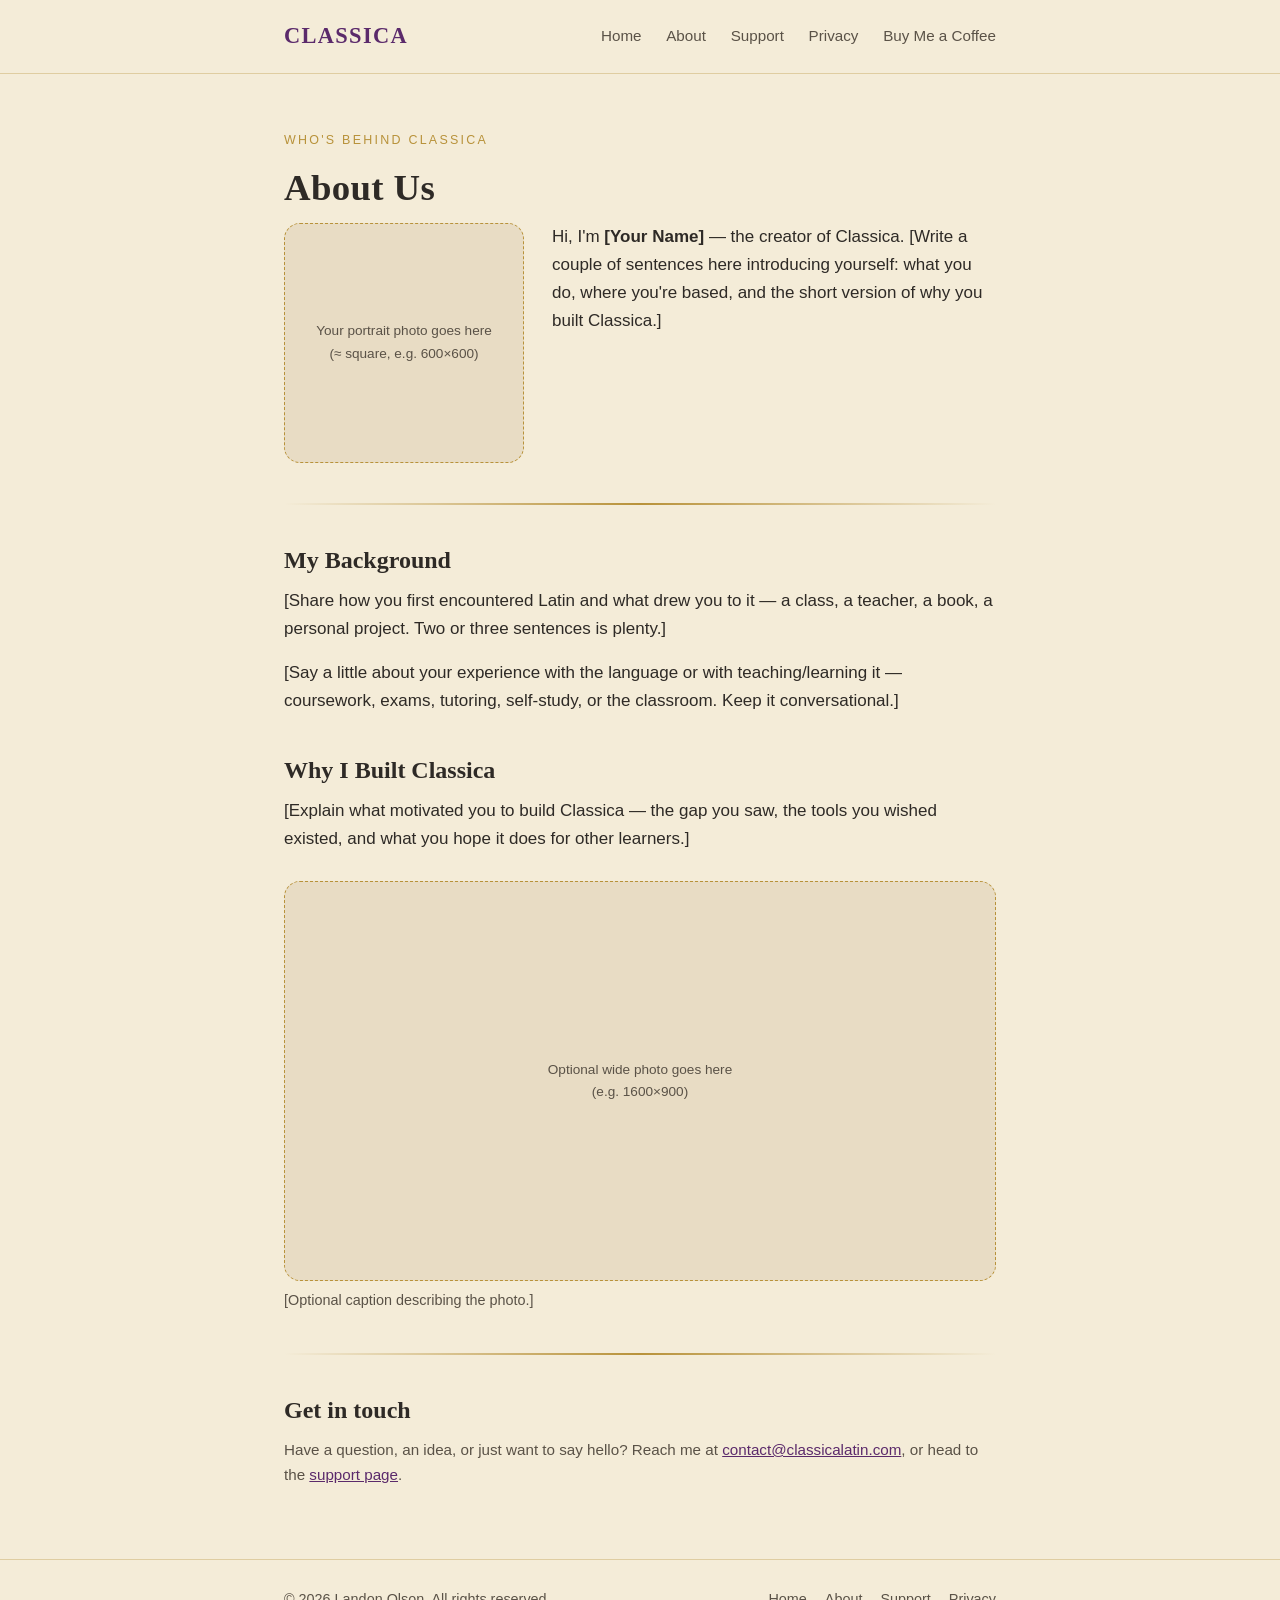
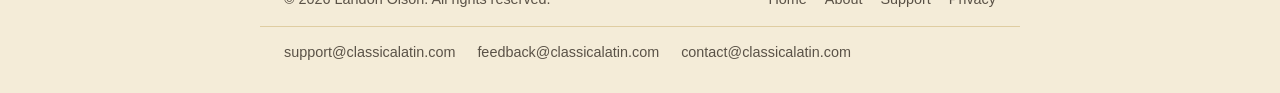
==== about/index.html @ 29867bc7 "Add files via upload" ====
<!DOCTYPE html>
<html lang="en">
<head>
  <link rel="icon" type="image/png" href="../favicon.png">
  <meta charset="UTF-8">
  <meta name="viewport" content="width=device-width, initial-scale=1.0">
  <title>About Us — Classica</title>
  <meta name="description" content="Meet the person behind Classica and the story of why it was built.">
  <link rel="stylesheet" href="../styles.css">
</head>
<body>
  <header>
    <nav class="nav">
      <a class="brand" href="../index.html">CLASSICA</a>
      <div class="nav-links">
        <a href="../index.html">Home</a>
        <a href="/about">About</a>
        <a href="/support">Support</a>
        <a href="/privacy">Privacy</a>
        <a href="https://buymeacoffee.com/classica" target="_blank" rel="noopener">Buy Me a Coffee</a>
      </div>
    </nav>
  </header>

  <div class="wrap">
    <main>
      <p class="eyebrow" style="margin-top:48px;">Who's behind Classica</p>
      <h1>About Us</h1>

      <!--
        ============================ INTRO ============================
        A short intro paragraph next to your portrait photo.

        TODO (photo): Replace the placeholder with your headshot.
          1. Create an "images" folder at the website root (next to index.html),
             and add your photo, e.g. website/images/landon.jpg
             (a square photo works best here).
          2. Delete the <div class="img-placeholder"> line below.
          3. Uncomment the <img> line and update the src/alt.
             Note the "../images/..." path — this page lives in the /about
             folder, so it points up one level to the shared images folder.

        TODO (text): Replace the placeholder paragraph with 2-3 sentences
        introducing yourself — your name, what you do, and one line on why
        Latin matters to you.
      -->
      <div class="about-intro">
        <div class="about-portrait">
          <!-- <img src="../images/landon.jpg" alt="Portrait of Landon Olson"> -->
          <div class="img-placeholder">Your portrait photo goes here<br>(≈ square, e.g. 600×600)</div>
        </div>
        <div class="about-text">
          <p><!-- TODO: intro paragraph -->
          Hi, I'm <strong>[Your Name]</strong> — the creator of Classica.
          [Write a couple of sentences here introducing yourself: what you do,
          where you're based, and the short version of why you built Classica.]</p>
        </div>
      </div>

      <hr class="gold-rule">

      <!--
        ========================= MY BACKGROUND =========================
        TODO: Replace the placeholder paragraphs with a bit about your
        background — your relationship with Latin, your education or teaching
        experience, and anything else you'd like readers to know. Add or
        remove paragraphs freely.
      -->
      <section>
        <h2>My Background</h2>
        <p><!-- TODO: background paragraph 1 -->
        [Share how you first encountered Latin and what drew you to it —
        a class, a teacher, a book, a personal project. Two or three sentences
        is plenty.]</p>
        <p><!-- TODO: background paragraph 2 -->
        [Say a little about your experience with the language or with
        teaching/learning it — coursework, exams, tutoring, self-study, or
        the classroom. Keep it conversational.]</p>
      </section>

      <!--
        ========================= WHY CLASSICA =========================
        TODO: Replace with your personal reason for building the app. This is
        a great place to connect back to the mission — what problem you
        wanted to solve for other learners.
      -->
      <section>
        <h2>Why I Built Classica</h2>
        <p><!-- TODO: motivation paragraph -->
        [Explain what motivated you to build Classica — the gap you saw, the
        tools you wished existed, and what you hope it does for other learners.]</p>
      </section>

      <!--
        ==================== OPTIONAL: A PHOTO / MOMENT ====================
        Optional second image — e.g. a photo of you teaching, a favorite
        manuscript, or something meaningful to you. Delete this whole <figure>
        block if you don't want it.

        TODO (photo): same steps as above — add the file to website/images/,
        delete the placeholder, and uncomment the <img> (note the ../images path).
      -->
      <figure>
        <!-- <img src="../images/moment.jpg" alt="Describe the photo" style="width:100%;border-radius:var(--radius);border:1px solid var(--divider);"> -->
        <div class="img-placeholder wide">Optional wide photo goes here<br>(e.g. 1600×900)</div>
        <figcaption><!-- TODO: optional caption -->[Optional caption describing the photo.]</figcaption>
      </figure>

      <hr class="gold-rule">

      <section>
        <h2>Get in touch</h2>
        <p class="muted">
          Have a question, an idea, or just want to say hello? Reach me at
          <a href="mailto:contact@classicalatin.com">contact@classicalatin.com</a>,
          or head to the <a href="/support">support page</a>.
        </p>
      </section>
    </main>
  </div>

  <footer>
    <div class="footer-inner">
      <span>© 2026 Landon Olson. All rights reserved.</span>
      <div class="footer-links">
        <a href="../index.html">Home</a>
        <a href="/about">About</a>
        <a href="/support">Support</a>
        <a href="/privacy">Privacy</a>
      </div>
    </div>
    <div class="footer-contact">
      <a href="mailto:support@classicalatin.com">support@classicalatin.com</a>
      <a href="mailto:feedback@classicalatin.com">feedback@classicalatin.com</a>
      <a href="mailto:contact@classicalatin.com">contact@classicalatin.com</a>
    </div>
  </footer>
</body>
</html>
---- styles.css ----
/* Classica — website styles
   Design tokens mirror the app's AppTheme:
   parchment-and-ink ground, Tyrian purple + gold leaf, restrained serif display. */

:root {
  /* Parchment / ink (light) */
  --parchment:      #F4ECD8;
  --parchment-deep: #E8DCC4;
  --ink:            #2E2A26;
  --ink-soft:       #5A5247;

  /* Imperial accents */
  --imperial:       #5B2A6B;
  --imperial-deep:  #3F1A4C;
  --gold:           #C8A24B;
  --gold-deep:      #B8923A;
  --oxblood:        #7A2E2E;

  /* Semantic (light) */
  --surface:        var(--parchment);
  --surface-muted:  var(--parchment-deep);
  --accent:         var(--imperial);
  --gold-rule:      var(--gold-deep);
  --text-primary:   var(--ink);
  --text-secondary: var(--ink-soft);
  --divider:        rgba(184, 146, 58, 0.35);

  --radius:  16px;
  --radius-s: 8px;
  --maxw: 760px;
}

@media (prefers-color-scheme: dark) {
  :root {
    /* Inked basalt (dark) */
    --surface:        #1A1614;
    --surface-muted:  #262019;
    --accent:         var(--gold);      /* app tints to gold in dark mode */
    --gold-rule:      var(--gold);
    --text-primary:   #EAE0C8;
    --text-secondary: rgba(234, 224, 200, 0.7);
    --divider:        rgba(200, 162, 75, 0.25);
  }
}

* { box-sizing: border-box; }

html { -webkit-text-size-adjust: 100%; }

body {
  margin: 0;
  background: var(--surface);
  color: var(--text-primary);
  font-family: -apple-system, BlinkMacSystemFont, "Segoe UI", Roboto, Helvetica, Arial, sans-serif;
  line-height: 1.65;
  font-size: 17px;
  -webkit-font-smoothing: antialiased;
}

.wrap {
  max-width: var(--maxw);
  margin: 0 auto;
  padding: 0 24px;
}

/* ---- Header / nav ---- */
header {
  border-bottom: 1px solid var(--divider);
  background: var(--surface);
}

.nav {
  display: flex;
  align-items: center;
  justify-content: space-between;
  gap: 16px;
  padding: 18px 24px;
  max-width: var(--maxw);
  margin: 0 auto;
  flex-wrap: wrap;
}

.brand {
  font-family: "Iowan Old Style", "Palatino Linotype", Palatino, Georgia, "Times New Roman", serif;
  font-weight: 600;
  font-size: 1.4rem;
  letter-spacing: 0.06em;
  color: var(--accent);
  text-decoration: none;
}

.nav-links a {
  color: var(--text-secondary);
  text-decoration: none;
  margin-left: 20px;
  font-size: 0.95rem;
}
.nav-links a:hover { color: var(--accent); }

/* ---- Type ---- */
h1, h2, h3 {
  font-family: "Iowan Old Style", "Palatino Linotype", Palatino, Georgia, "Times New Roman", serif;
  color: var(--text-primary);
  line-height: 1.25;
  font-weight: 600;
}

h1 { font-size: 2.3rem; margin: 0 0 12px; letter-spacing: 0.01em; }
h2 { font-size: 1.5rem; margin: 40px 0 12px; }
h3 { font-size: 1.15rem; margin: 28px 0 6px; }

p { margin: 0 0 16px; }

a { color: var(--accent); }

.lede {
  font-size: 1.2rem;
  color: var(--text-secondary);
  max-width: 60ch;
}

.gold-rule {
  height: 2px;
  border: 0;
  background: linear-gradient(90deg, transparent, var(--gold-rule), transparent);
  margin: 40px 0;
}

/* ---- Hero ---- */
.hero {
  padding: 72px 0 48px;
  text-align: center;
}
.eyebrow {
  text-transform: uppercase;
  letter-spacing: 0.18em;
  font-size: 0.78rem;
  color: var(--gold-deep);
  margin-bottom: 14px;
}

/* ---- Buttons ---- */
.btn {
  display: inline-block;
  background: var(--accent);
  color: var(--surface);
  text-decoration: none;
  padding: 12px 26px;
  border-radius: var(--radius-s);
  font-weight: 600;
  margin-top: 8px;
}
.btn:hover { opacity: 0.92; }

/* ---- Cards ---- */
.cards {
  display: grid;
  grid-template-columns: repeat(auto-fit, minmax(220px, 1fr));
  gap: 16px;
  margin: 32px 0;
}
.card {
  background: var(--surface-muted);
  border: 1px solid var(--divider);
  border-radius: var(--radius);
  padding: 20px 22px;
}
.card h3 { margin-top: 0; color: var(--accent); }
.card p { margin: 0; color: var(--text-secondary); font-size: 0.96rem; }

/* ---- Content sections ---- */
main { padding: 8px 0 56px; }
section { margin-bottom: 8px; }

.faq h3 { margin-bottom: 4px; }
.faq p { color: var(--text-secondary); }

.contact-box {
  background: var(--surface-muted);
  border: 1px solid var(--divider);
  border-radius: var(--radius);
  padding: 24px 26px;
  margin-top: 24px;
}

.muted { color: var(--text-secondary); font-size: 0.95rem; }

/* ---- About page ---- */
.about-intro {
  display: flex;
  gap: 28px;
  align-items: flex-start;
  flex-wrap: wrap;
  margin-top: 8px;
}
.about-intro .about-text { flex: 1 1 320px; }

/* Portrait / photo. Swap the <img> src for your own image, or the
   .img-placeholder below stands in until you do. */
.about-portrait {
  flex: 0 0 240px;
  width: 240px;
  max-width: 100%;
}
.about-portrait img {
  width: 100%;
  border-radius: var(--radius);
  border: 1px solid var(--divider);
  display: block;
}
.img-placeholder {
  width: 100%;
  aspect-ratio: 1 / 1;
  border-radius: var(--radius);
  border: 1px dashed var(--gold-rule);
  background: var(--surface-muted);
  display: flex;
  align-items: center;
  justify-content: center;
  text-align: center;
  color: var(--text-secondary);
  font-size: 0.85rem;
  padding: 16px;
}
.img-placeholder.wide { aspect-ratio: 16 / 9; }
figure { margin: 28px 0 8px; }
figcaption { color: var(--text-secondary); font-size: 0.9rem; margin-top: 8px; }

/* ---- Footer ---- */
footer {
  border-top: 1px solid var(--divider);
  padding: 28px 0;
  color: var(--text-secondary);
  font-size: 0.9rem;
}
.footer-inner {
  display: flex;
  justify-content: space-between;
  flex-wrap: wrap;
  gap: 10px;
  max-width: var(--maxw);
  margin: 0 auto;
  padding: 0 24px;
}
.footer-inner a { color: var(--text-secondary); text-decoration: none; margin-left: 18px; }
.footer-inner a:hover { color: var(--accent); }
.footer-links { display: flex; }
.footer-links a:first-child { margin-left: 0; }

.footer-contact {
  max-width: var(--maxw);
  margin: 14px auto 0;
  padding: 14px 24px 0;
  border-top: 1px solid var(--divider);
  display: flex;
  flex-wrap: wrap;
  gap: 8px 22px;
}
.footer-contact a {
  color: var(--text-secondary);
  text-decoration: none;
}
.footer-contact a:hover { color: var(--accent); }
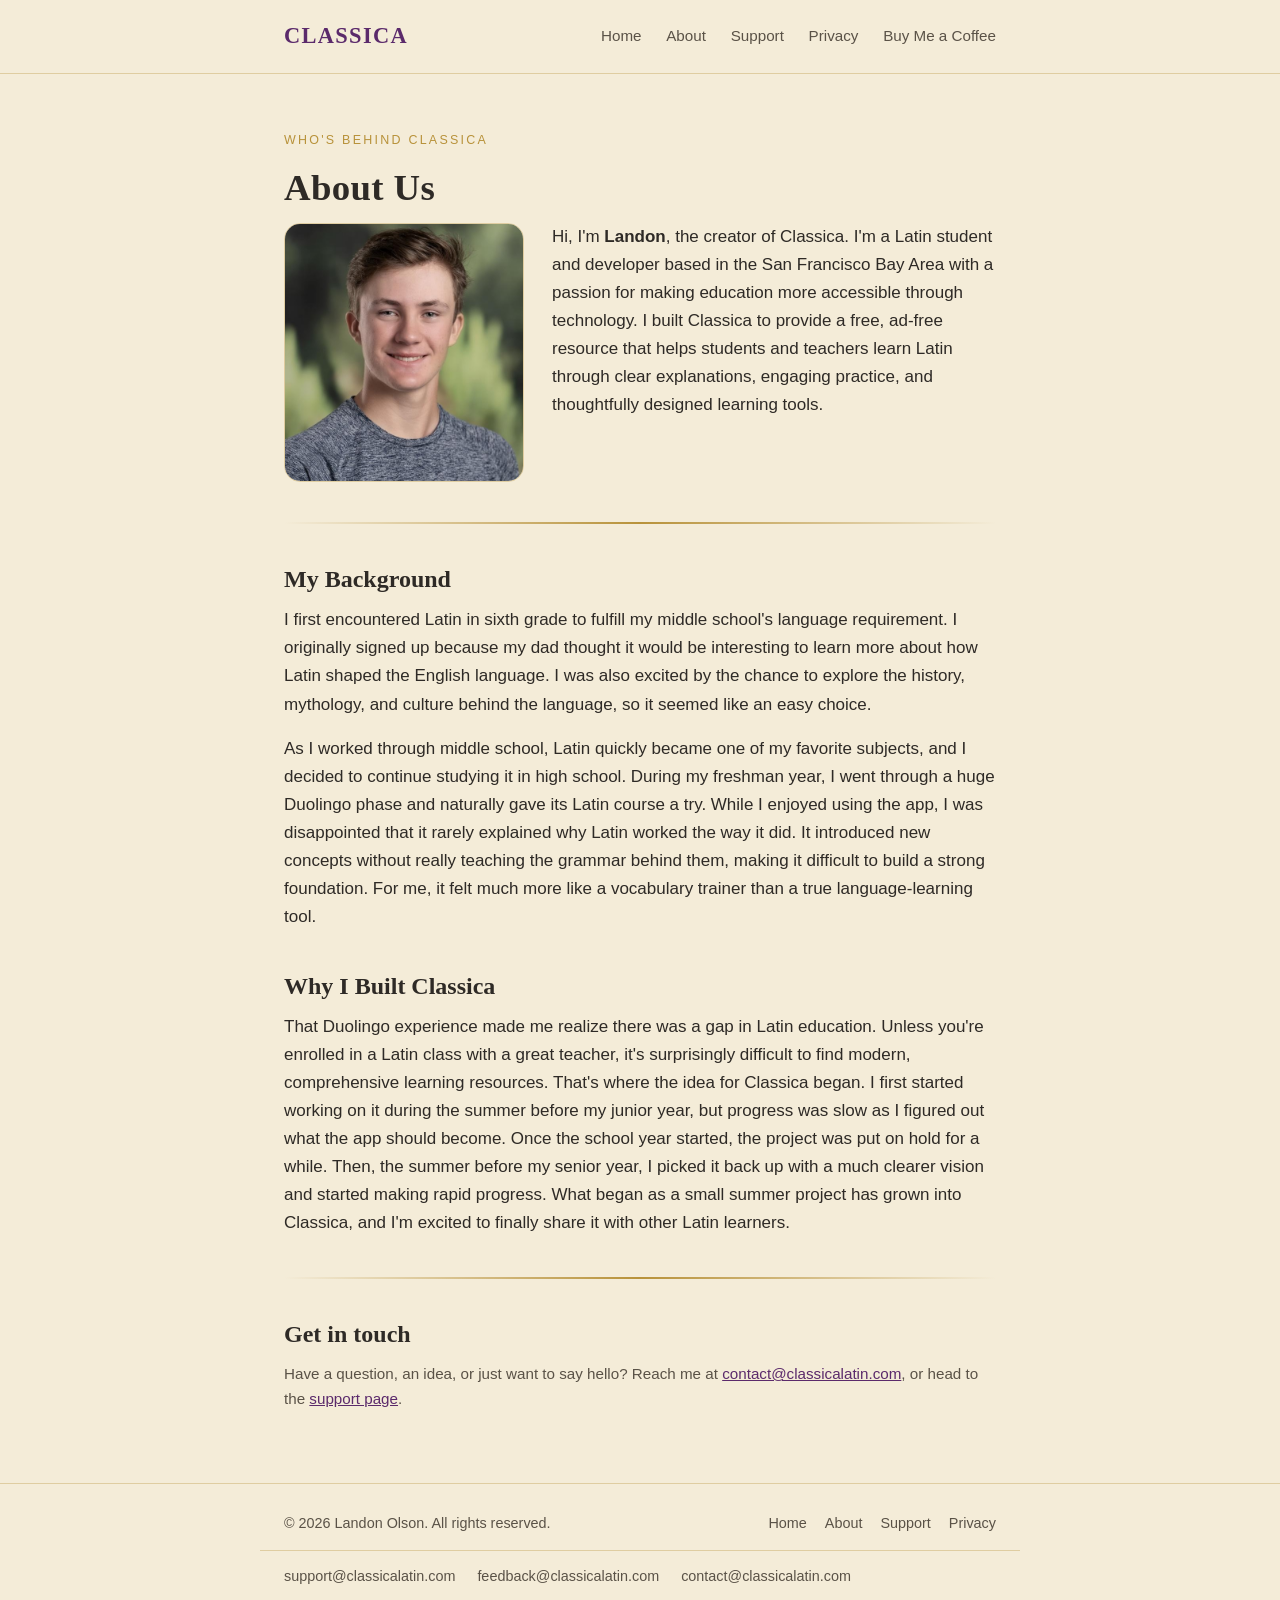
==== commit 27ffa710: "about page" ====
--- a/about/index.html
+++ b/about/index.html
@@ -46,14 +46,15 @@
       -->
       <div class="about-intro">
         <div class="about-portrait">
-          <!-- <img src="../images/landon.jpg" alt="Portrait of Landon Olson"> -->
-          <div class="img-placeholder">Your portrait photo goes here<br>(≈ square, e.g. 600×600)</div>
+          <img src="../images/landon.jpg" alt="Portrait of Landon Olson">
         </div>
         <div class="about-text">
           <p><!-- TODO: intro paragraph -->
-          Hi, I'm <strong>[Your Name]</strong> — the creator of Classica.
-          [Write a couple of sentences here introducing yourself: what you do,
-          where you're based, and the short version of why you built Classica.]</p>
+          Hi, I'm <strong>Landon</strong>, the creator of Classica.
+          I'm a Latin student and developer based in the San Francisco Bay Area with a passion 
+          for making education more accessible through technology. I built Classica to provide 
+          a free, ad-free resource that helps students and teachers learn Latin through clear 
+          explanations, engaging practice, and thoughtfully designed learning tools.</p>
         </div>
       </div>
 
@@ -69,13 +70,19 @@
       <section>
         <h2>My Background</h2>
         <p><!-- TODO: background paragraph 1 -->
-        [Share how you first encountered Latin and what drew you to it —
-        a class, a teacher, a book, a personal project. Two or three sentences
-        is plenty.]</p>
+        I first encountered Latin in sixth grade to fulfill my middle school's language 
+        requirement. I originally signed up because my dad thought it would be interesting
+        to learn more about how Latin shaped the English language. I was also excited by 
+        the chance to explore the history, mythology, and culture behind the language, so 
+        it seemed like an easy choice.</p>
         <p><!-- TODO: background paragraph 2 -->
-        [Say a little about your experience with the language or with
-        teaching/learning it — coursework, exams, tutoring, self-study, or
-        the classroom. Keep it conversational.]</p>
+        As I worked through middle school, Latin quickly became one of my favorite subjects, 
+        and I decided to continue studying it in high school. During my freshman year, I went 
+        through a huge Duolingo phase and naturally gave its Latin course a try. While I 
+        enjoyed using the app, I was disappointed that it rarely explained why Latin worked 
+        the way it did. It introduced new concepts without really teaching the grammar behind 
+        them, making it difficult to build a strong foundation. For me, it felt much more like 
+        a vocabulary trainer than a true language-learning tool.</p>
       </section>
 
       <!--
@@ -87,24 +94,16 @@
       <section>
         <h2>Why I Built Classica</h2>
         <p><!-- TODO: motivation paragraph -->
-        [Explain what motivated you to build Classica — the gap you saw, the
-        tools you wished existed, and what you hope it does for other learners.]</p>
+        That Duolingo experience made me realize there was a gap in Latin education. Unless 
+        you're enrolled in a Latin class with a great teacher, it's surprisingly difficult 
+        to find modern, comprehensive learning resources. That's where the idea for Classica 
+        began. I first started working on it during the summer before my junior year, but 
+        progress was slow as I figured out what the app should become. Once the school year 
+        started, the project was put on hold for a while. Then, the summer before my senior 
+        year, I picked it back up with a much clearer vision and started making rapid progress. 
+        What began as a small summer project has grown into Classica, and I'm excited to finally 
+        share it with other Latin learners.</p>
       </section>
-
-      <!--
-        ==================== OPTIONAL: A PHOTO / MOMENT ====================
-        Optional second image — e.g. a photo of you teaching, a favorite
-        manuscript, or something meaningful to you. Delete this whole <figure>
-        block if you don't want it.
-
-        TODO (photo): same steps as above — add the file to website/images/,
-        delete the placeholder, and uncomment the <img> (note the ../images path).
-      -->
-      <figure>
-        <!-- <img src="../images/moment.jpg" alt="Describe the photo" style="width:100%;border-radius:var(--radius);border:1px solid var(--divider);"> -->
-        <div class="img-placeholder wide">Optional wide photo goes here<br>(e.g. 1600×900)</div>
-        <figcaption><!-- TODO: optional caption -->[Optional caption describing the photo.]</figcaption>
-      </figure>
 
       <hr class="gold-rule">
 
